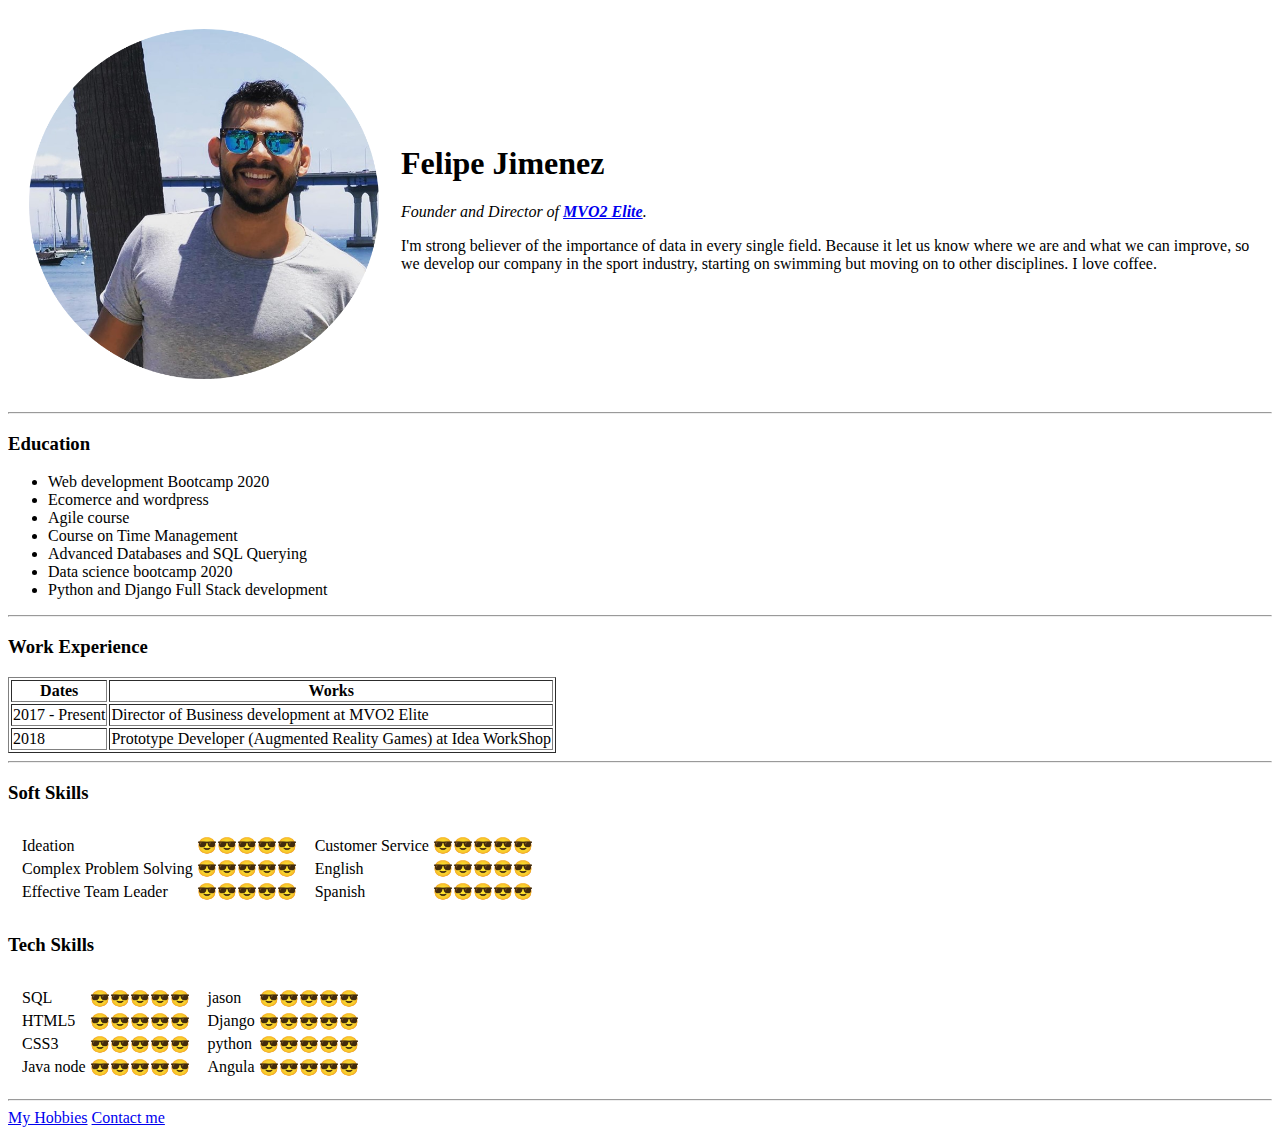
==== index.html @ ef1c93bd "Add inicial CV website Files" ====
<!DOCTYPE html>
<html lang="en" dir="ltr">

<head>
  <meta charset="utf-8">
  <title>Felipe's Personal Site</title>
</head>

<body>

  <table cellspacing="20">
    <tr>
      <td> <img src="images/feli-circle.png" alt="Un mae guapo" height="350"></td>
      <td>
        <h1>Felipe Jimenez</h1>
        <p><em>Founder and Director of <a href="https://mvo2elite.com/"><strong>MVO2 Elite</strong></a>.</em></p>
        <p>I'm strong believer of the importance of data in every single field. Because it let us know where we are and what we can improve, so we develop our company in the sport industry, starting on swimming but moving on to other
          disciplines. I love coffee.</p>
      </td>
    </tr>
  </table>
  <hr>
  <h3>Education</h3>
  <ul>
    <li>Web development Bootcamp 2020</li>
    <li>Ecomerce and wordpress</li>
    <li>Agile course</li>
    <li>Course on Time Management</li>
    <li>Advanced Databases and SQL Querying</li>
    <li>Data science bootcamp 2020</li>
    <li>Python and Django Full Stack development</li>
  </ul>
  <hr>
  <h3>Work Experience</h3>
  <table border="1">
    <thead>
      <tr>
        <th>Dates</th>
        <th>Works</th>
      </tr>
    </thead>
    <tbody>
      <tr>
        <td>2017 - Present</td>
        <td>Director of Business development at MVO2 Elite</td>
      </tr>
      <tr>
        <td>2018</td>
        <td>Prototype Developer (Augmented Reality Games) at Idea WorkShop</td>
      </tr>
    </tbody>
    <tfoot>

    </tfoot>

  </table>
  <hr>
  <h3>Soft Skills</h3>
  <table cellspacing="10">
    <tr>
      <td>
        <table>
          <tr>
            <td>Ideation</td>
            <td> 😎😎😎😎😎</td>
          </tr>

          <tr>
            <td>Complex Problem Solving</td>
            <td>😎😎😎😎😎</td>
          </tr>

          <tr>
            <td>Effective Team Leader</td>
            <td>😎😎😎😎😎</td>
          </tr>

        </table>
      </td>
      <td>
        <table>
          <tr>
            <td>Customer Service</td>
            <td>😎😎😎😎😎</td>
          </tr>

          <tr>
            <td>English</td>
            <td>😎😎😎😎😎</td>
          </tr>

          <tr>
            <td>Spanish</td>
            <td>😎😎😎😎😎</td>
          </tr>
        </table>
      </td>
    </tr>

  </table>
  <h3>Tech Skills</h3>
  <table cellspacing="10">
    <tr>
      <td>
        <table>
          <tr>
            <td>SQL</td>
            <td>😎😎😎😎😎</td>
          </tr>

          <tr>
            <td>HTML5</td>
            <td>😎😎😎😎😎</td>
          </tr>
          <tr>
            <td>CSS3</td>
            <td>😎😎😎😎😎</td>
          </tr>

    <tr>
      <td>Java node</td>
      <td>😎😎😎😎😎</td>
    </tr>

  </table>
</td>
<td>
  <table>


    <tr>
      <td>jason</td>
      <td>😎😎😎😎😎</td>
    </tr>

    <tr>
      <td>Django</td>
      <td>😎😎😎😎😎</td>
    </tr>
    <tr>
      <td>python</td>
      <td>😎😎😎😎😎</td>
    </tr>

    <tr>
      <td>Angula</td>
      <td>😎😎😎😎😎</td>
    </tr>
    </table>
    </td>
  </tr>
  </table>
  <hr>
  <a href="hobbies.html">My Hobbies</a>
  <a href="contact.html">Contact me</a>
</body>

</html>
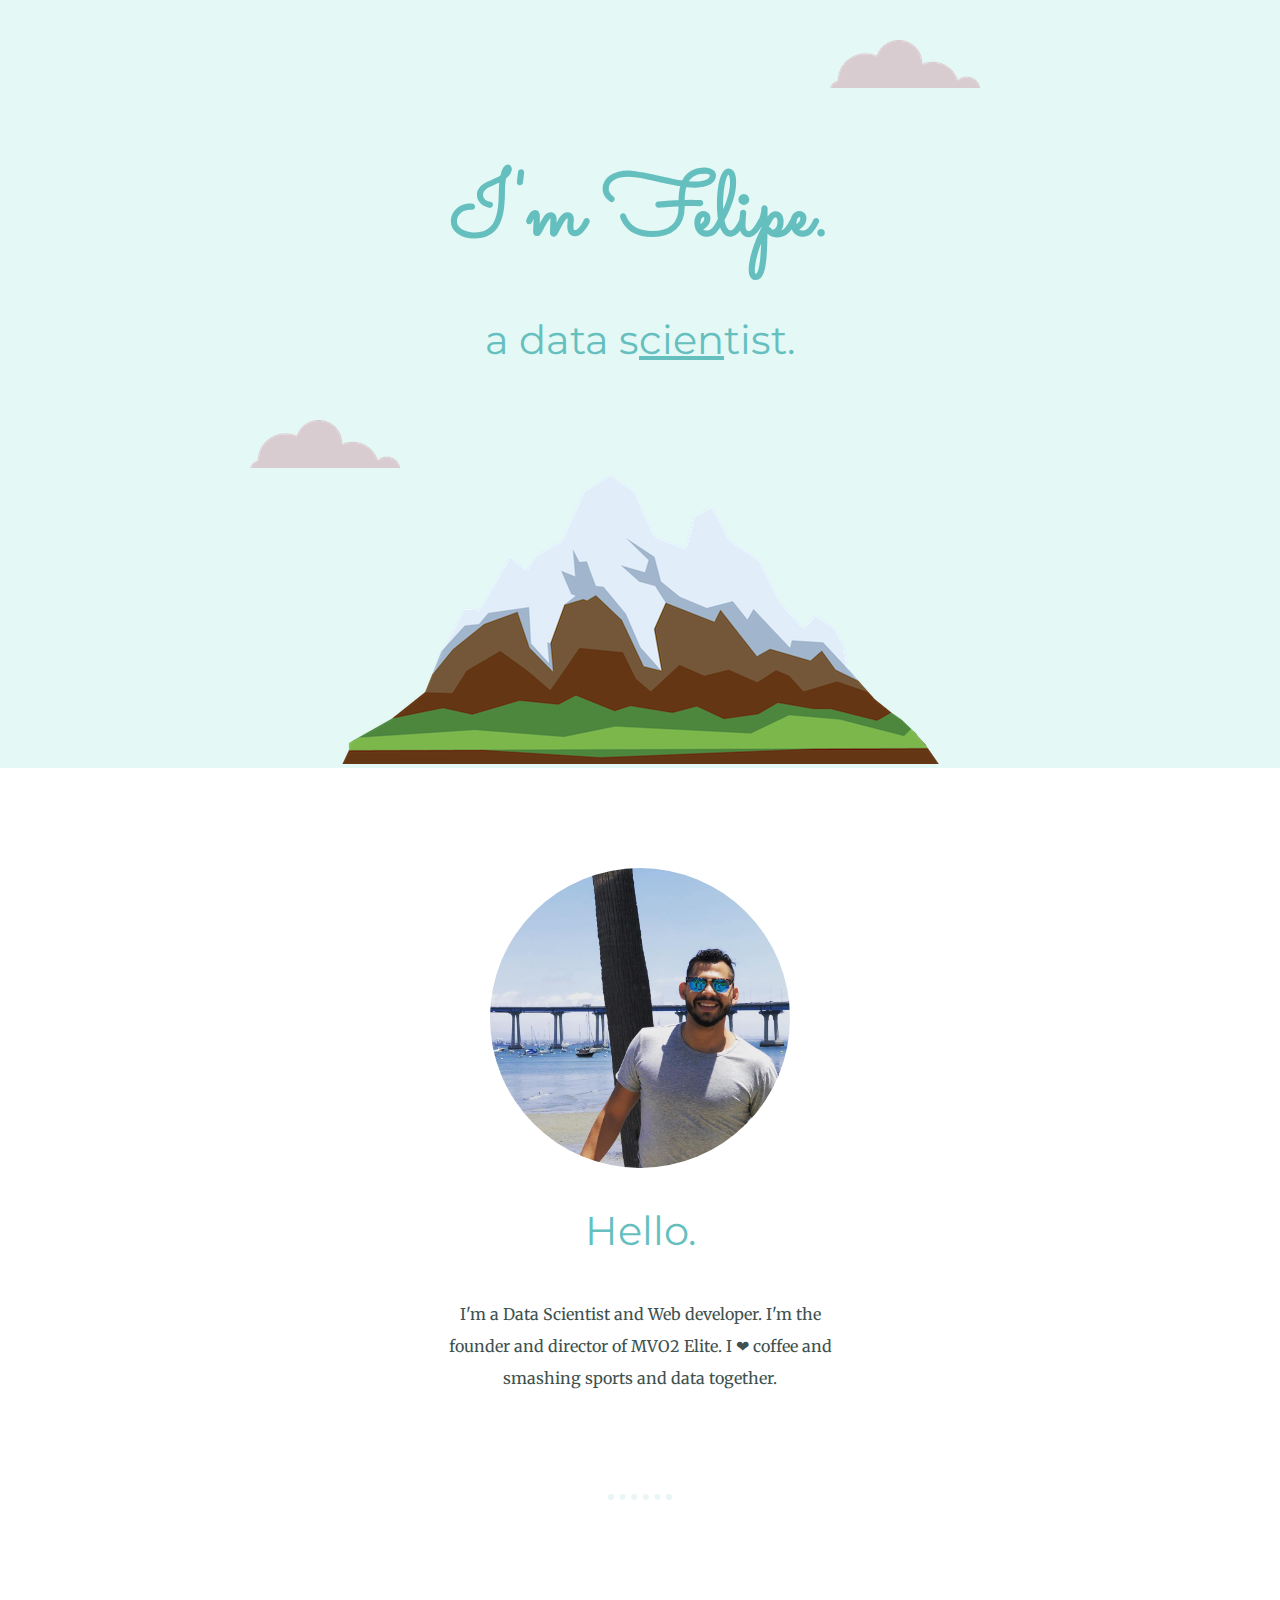
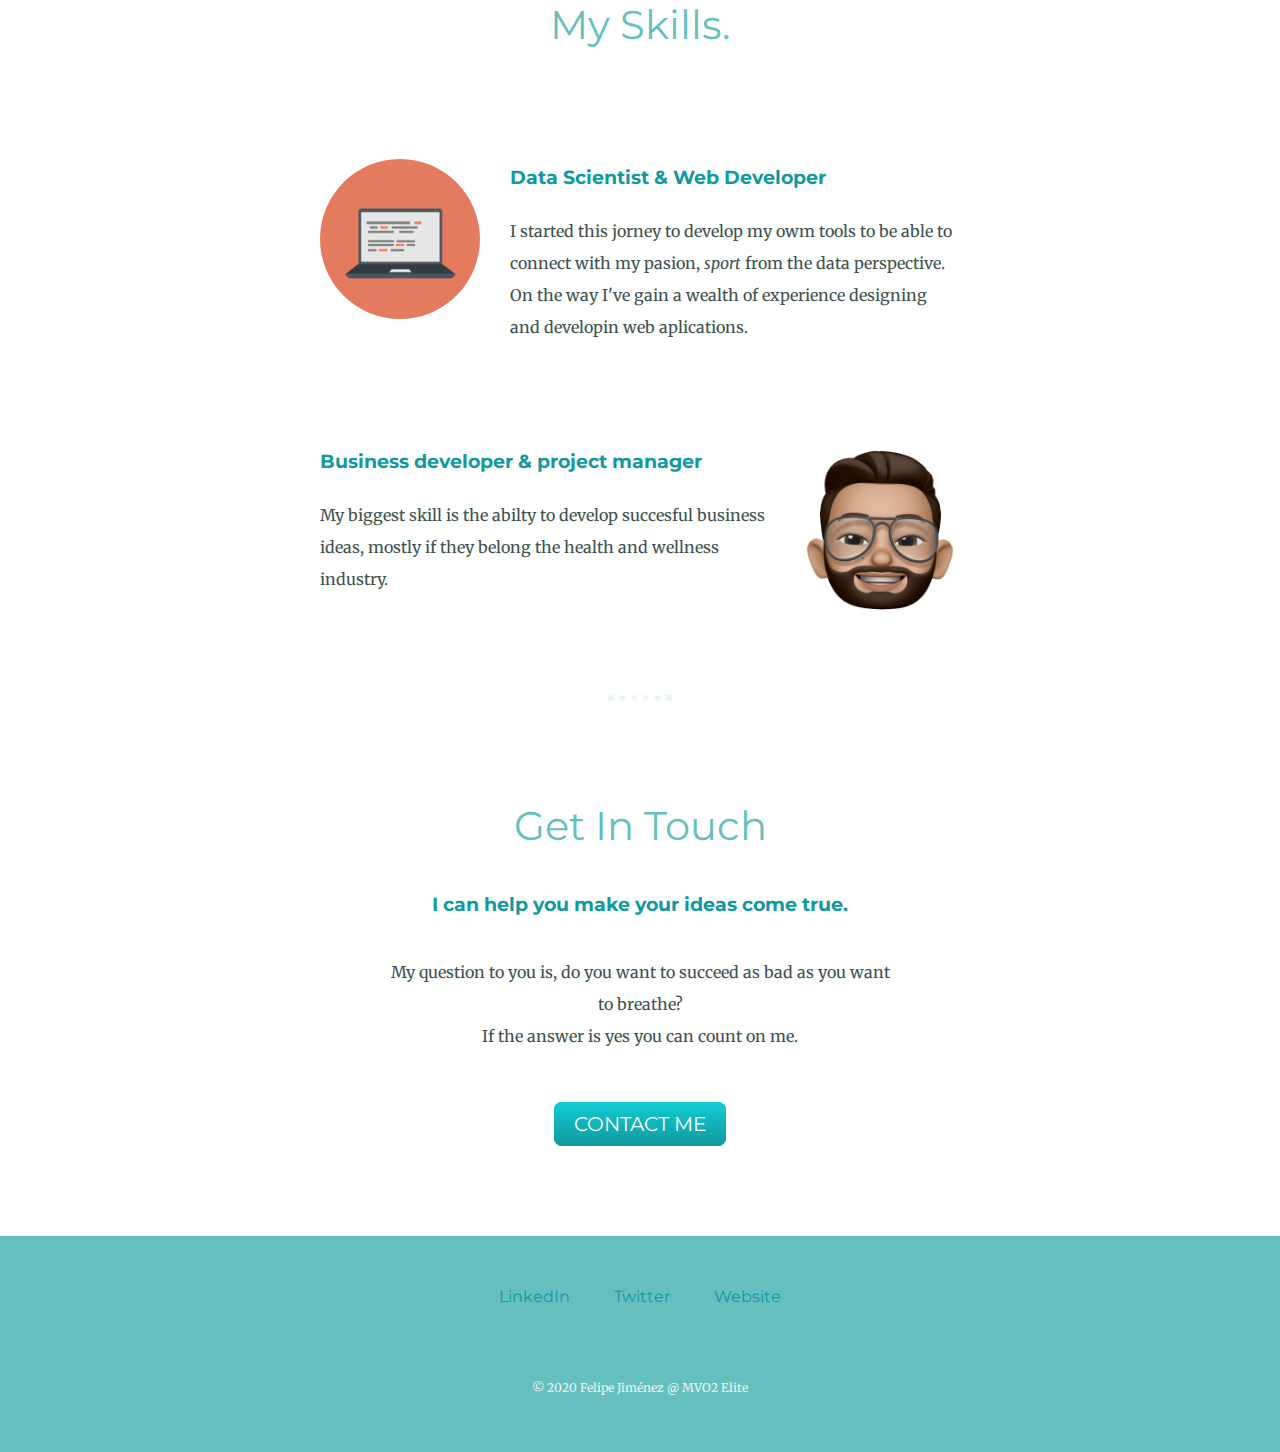
==== commit 14782f87: "Add files via upload" ====
--- a/index.html
+++ b/index.html
@@ -1,158 +1,62 @@
-<!DOCTYPE html>
-<html lang="en" dir="ltr">
-
-<head>
-  <meta charset="utf-8">
-  <title>Felipe's Personal Site</title>
-</head>
-
-<body>
-
-  <table cellspacing="20">
-    <tr>
-      <td> <img src="images/feli-circle.png" alt="Un mae guapo" height="350"></td>
-      <td>
-        <h1>Felipe Jimenez</h1>
-        <p><em>Founder and Director of <a href="https://mvo2elite.com/"><strong>MVO2 Elite</strong></a>.</em></p>
-        <p>I'm strong believer of the importance of data in every single field. Because it let us know where we are and what we can improve, so we develop our company in the sport industry, starting on swimming but moving on to other
-          disciplines. I love coffee.</p>
-      </td>
-    </tr>
-  </table>
-  <hr>
-  <h3>Education</h3>
-  <ul>
-    <li>Web development Bootcamp 2020</li>
-    <li>Ecomerce and wordpress</li>
-    <li>Agile course</li>
-    <li>Course on Time Management</li>
-    <li>Advanced Databases and SQL Querying</li>
-    <li>Data science bootcamp 2020</li>
-    <li>Python and Django Full Stack development</li>
-  </ul>
-  <hr>
-  <h3>Work Experience</h3>
-  <table border="1">
-    <thead>
-      <tr>
-        <th>Dates</th>
-        <th>Works</th>
-      </tr>
-    </thead>
-    <tbody>
-      <tr>
-        <td>2017 - Present</td>
-        <td>Director of Business development at MVO2 Elite</td>
-      </tr>
-      <tr>
-        <td>2018</td>
-        <td>Prototype Developer (Augmented Reality Games) at Idea WorkShop</td>
-      </tr>
-    </tbody>
-    <tfoot>
-
-    </tfoot>
-
-  </table>
-  <hr>
-  <h3>Soft Skills</h3>
-  <table cellspacing="10">
-    <tr>
-      <td>
-        <table>
-          <tr>
-            <td>Ideation</td>
-            <td> 😎😎😎😎😎</td>
-          </tr>
-
-          <tr>
-            <td>Complex Problem Solving</td>
-            <td>😎😎😎😎😎</td>
-          </tr>
-
-          <tr>
-            <td>Effective Team Leader</td>
-            <td>😎😎😎😎😎</td>
-          </tr>
-
-        </table>
-      </td>
-      <td>
-        <table>
-          <tr>
-            <td>Customer Service</td>
-            <td>😎😎😎😎😎</td>
-          </tr>
-
-          <tr>
-            <td>English</td>
-            <td>😎😎😎😎😎</td>
-          </tr>
-
-          <tr>
-            <td>Spanish</td>
-            <td>😎😎😎😎😎</td>
-          </tr>
-        </table>
-      </td>
-    </tr>
-
-  </table>
-  <h3>Tech Skills</h3>
-  <table cellspacing="10">
-    <tr>
-      <td>
-        <table>
-          <tr>
-            <td>SQL</td>
-            <td>😎😎😎😎😎</td>
-          </tr>
-
-          <tr>
-            <td>HTML5</td>
-            <td>😎😎😎😎😎</td>
-          </tr>
-          <tr>
-            <td>CSS3</td>
-            <td>😎😎😎😎😎</td>
-          </tr>
-
-    <tr>
-      <td>Java node</td>
-      <td>😎😎😎😎😎</td>
-    </tr>
-
-  </table>
-</td>
-<td>
-  <table>
-
-
-    <tr>
-      <td>jason</td>
-      <td>😎😎😎😎😎</td>
-    </tr>
-
-    <tr>
-      <td>Django</td>
-      <td>😎😎😎😎😎</td>
-    </tr>
-    <tr>
-      <td>python</td>
-      <td>😎😎😎😎😎</td>
-    </tr>
-
-    <tr>
-      <td>Angula</td>
-      <td>😎😎😎😎😎</td>
-    </tr>
-    </table>
-    </td>
-  </tr>
-  </table>
-  <hr>
-  <a href="hobbies.html">My Hobbies</a>
-  <a href="contact.html">Contact me</a>
-</body>
-
-</html>
+<!DOCTYPE html>
+<html lang="en" dir="ltr">
+
+<head>
+  <meta charset="utf-8">
+  <title>Felipe Jiménez</title>
+  <link rel="stylesheet" href="css/styles.css">
+  <link rel="icon" href="favicon.ico">
+  <link href="https://fonts.googleapis.com/css?family=Merriweather|Montserrat|Sacramento&display=swap" rel="stylesheet">
+
+</head>
+
+<body>
+  <div class="top-container">
+    <img class="top-cloud" src="images/cloud.png" alt="cloud-img">
+    <h1>I'm Felipe.</h1>
+    <h2 class="subtitle">a data s<span class="cien">cien</span>tist.</h2>
+    <img class="bottom-cloud" src="images/cloud.png" alt="cloud-img">
+    <img src="images/mountain.png" alt="mountain-img">
+  </div>
+
+  <div class="middle-container">
+    <div class="profile">
+      <img class="personal_pic" src="images/feli.jpg" alt="un-mae-guapo">
+      <h2>Hello.</h2>
+      <p class="my-short-description">I'm a Data Scientist and Web developer. I'm the founder and director of MVO2 Elite. I ❤ coffee and smashing sports and data together.</p>
+    </div>
+    <hr>
+    <div class="skills">
+      <h2>My Skills.</h2>
+      <div class="skill-row">
+        <img class="image1" src="images/computer.png" alt="pc-image">
+        <h3>Data Scientist & Web Developer</h3>
+        <p>I started this jorney to develop my owm tools to be able to connect with my pasion, <em>sport</em> from the data perspective. On the way I've gain a wealth of experience designing and developin web aplications.</p>
+      </div>
+      <div class="skill-row">
+        <img class="image2" src="images\Feli_sonriente.png" alt="un-mae-guapo">
+        <h3>Business developer & project manager</h3>
+        <p>My biggest skill is the abilty to develop succesful business ideas, mostly if they belong the health and wellness industry.</p>
+      </div>
+    </div>
+    <hr>
+    <div class="contact-me">
+      <h2>Get In Touch</h2>
+      <h3>I can help you make your ideas come true.</h3>
+      <p class="only-question">My question to you is, do you want to succeed as bad as you want to breathe?<br/>
+      If the answer is yes you can count on me.</p>
+      <a class="btn" href="mailto:fjimenez94@hotmail.com">CONTACT ME</a>
+  </div>
+</div>
+
+
+
+  <div class="bottom-container">
+        <a class="footer-link" href="www.linkedin.com/in/felipe-jimenez-jimenez-013689190/">LinkedIn</a>
+        <a class="footer-link" href="https://twitter.com/">Twitter</a>
+        <a class="footer-link" href="https://mvo2elite.com/">Website</a>
+        <p class="copyright">© 2020 Felipe Jiménez @ MVO2 Elite</p>
+    </div>
+</body>
+
+</html>
--- a/css/styles.css
+++ b/css/styles.css
@@ -0,0 +1,159 @@
+body {
+  color: #40514E;
+  margin: 0;
+  text-align: center;
+  font-family: 'Merriweather', serif;
+}
+
+h1 {
+  color: #66BFBF;
+  font-size: 5.625rem;
+  margin: 50px auto 0 auto;
+  font-family: 'Sacramento', cursive;
+}
+
+h2 {
+  color: #66BFBF;
+  font-family: 'Montserrat', sans-serif;
+  font-size: 2.5rem;
+  font-weight: normal;
+  padding-bottom: 10px;
+
+}
+
+h3 {
+  color: #11999E;
+  font-family: 'Montserrat', sans-serif;
+}
+
+a {
+  font-family: 'Montserrat', sans-serif;
+  color: #11999E;
+  margin: 10px 20px;
+  text-decoration: none;
+}
+a:hover {
+  color: #EAF6F6;
+}
+
+p {
+  line-height: 2;
+}
+
+hr {
+  border: dotted #EAF6F6 6px;
+  border-bottom: none;
+  width: 4%;
+  margin: 100px auto;
+}
+
+.subtitle {
+  font-weight: normal;
+}
+
+.my-short-description {
+  width: 30%;
+  margin: auto;
+}
+
+.personal_pic {
+  border-radius: 100%;
+  width: 300px;
+}
+
+.image1 {
+  border-radius: 100%;
+  width: 25%;
+  float: left;
+  margin-right: 30px;
+}
+
+.image2 {
+  border-radius: 100%;
+  width: 25%;
+  float: right;
+  margin-left: 30px;
+}
+
+.top-container {
+  background-color: #e4f9f5;
+  padding-top: 100px;
+  position: relative;
+}
+
+.middle-container {
+  margin: 100px 0;
+}
+
+.bottom-container {
+  background-color: #66BFBF;
+  padding: 50px 0 20px;
+}
+
+.cien {
+  text-decoration: underline;
+}
+
+.bottom-cloud {
+  position: absolute;
+  right: 300px;
+  top: 40px;
+}
+
+.top-cloud {
+  position: absolute;
+  left: 250px;
+  bottom: 300px;
+}
+
+.skill-row {
+  width: 50%;
+  margin: 100px auto 100px auto;
+  text-align: left;
+  line-height: 2;
+}
+
+.btn {
+  margin: 100px auto 100px auto;
+  background: #11cdd4;
+  background-image: -webkit-gradient(top, #11cdd4, #11999e);
+  background-image: -webkit-linear-gradient(top, #11cdd4, #11999e);
+  background-image: -moz-linear-gradient(top, #11cdd4, #11999e);
+  background-image: -ms-linear-gradient(top, #11cdd4, #11999e);
+  background-image: -o-linear-gradient(top, #11cdd4, #11999e);
+  background-image: linear-gradient(to bottom, #11cdd4, #11999e);
+  -webkit-border-radius: 8;
+  -moz-border-radius: 8;
+  border-radius: 8px;
+  font-family: 'Montserrat', sans-serif;
+  color: #ffffff;
+  font-size: 20px;
+  padding: 10px 20px 10px 20px;
+  text-decoration: none;
+}
+
+.btn:hover {
+  background: #30e3cb;
+  background-image: -webkit-gradient(top, #30e3cb, #2bc4ad);
+  background-image: -webkit-linear-gradient(top, #30e3cb, #2bc4ad);
+  background-image: -moz-linear-gradient(top, #30e3cb, #2bc4ad);
+  background-image: -ms-linear-gradient(top, #30e3cb, #2bc4ad);
+  background-image: -o-linear-gradient(top, #30e3cb, #2bc4ad);
+  background-image: linear-gradient(to bottom, #30e3cb, #2bc4ad);
+  text-decoration: none;
+}
+
+.only-question {
+  width: 40%;
+  margin: 40px auto 60px;
+}
+
+
+
+
+.copyright {
+  margin-top: 50px;
+  color: #EAF6F6;
+  font-size: 0.75rem;
+  padding: 20px 0;
+}
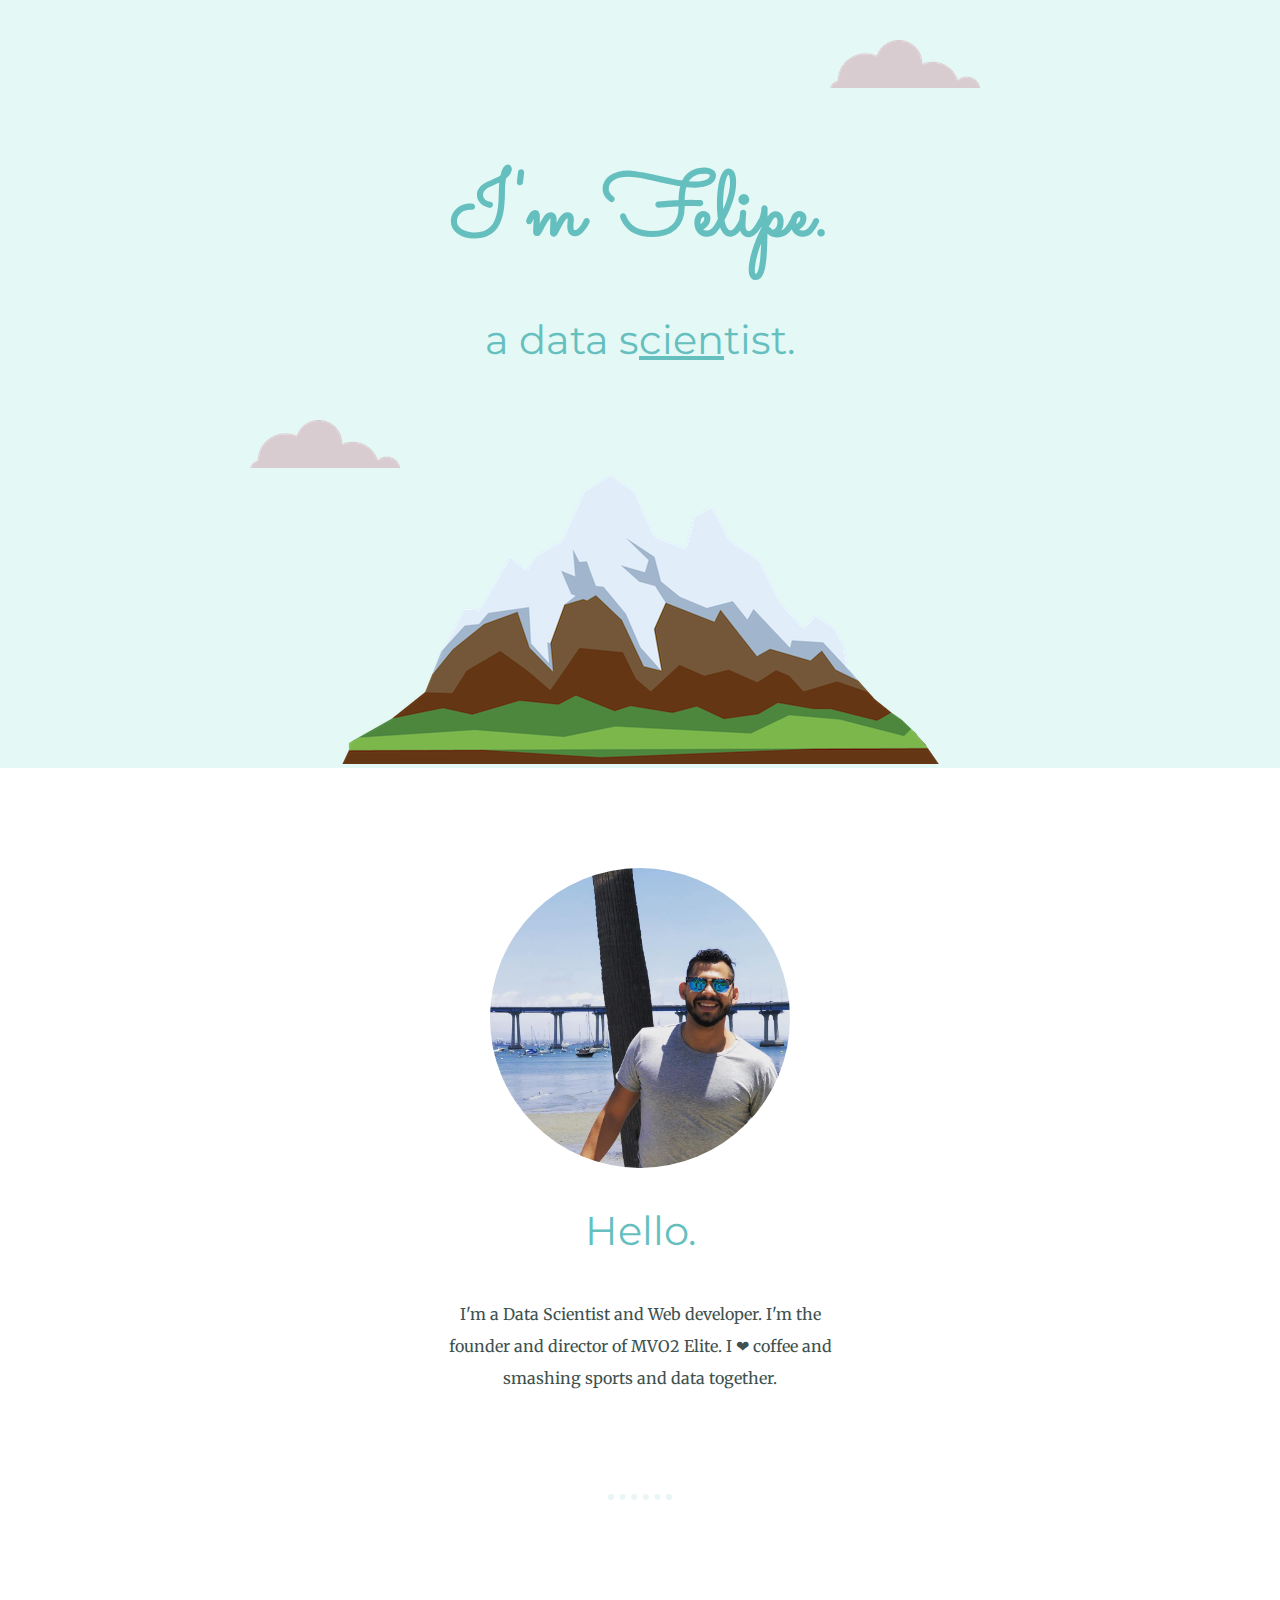
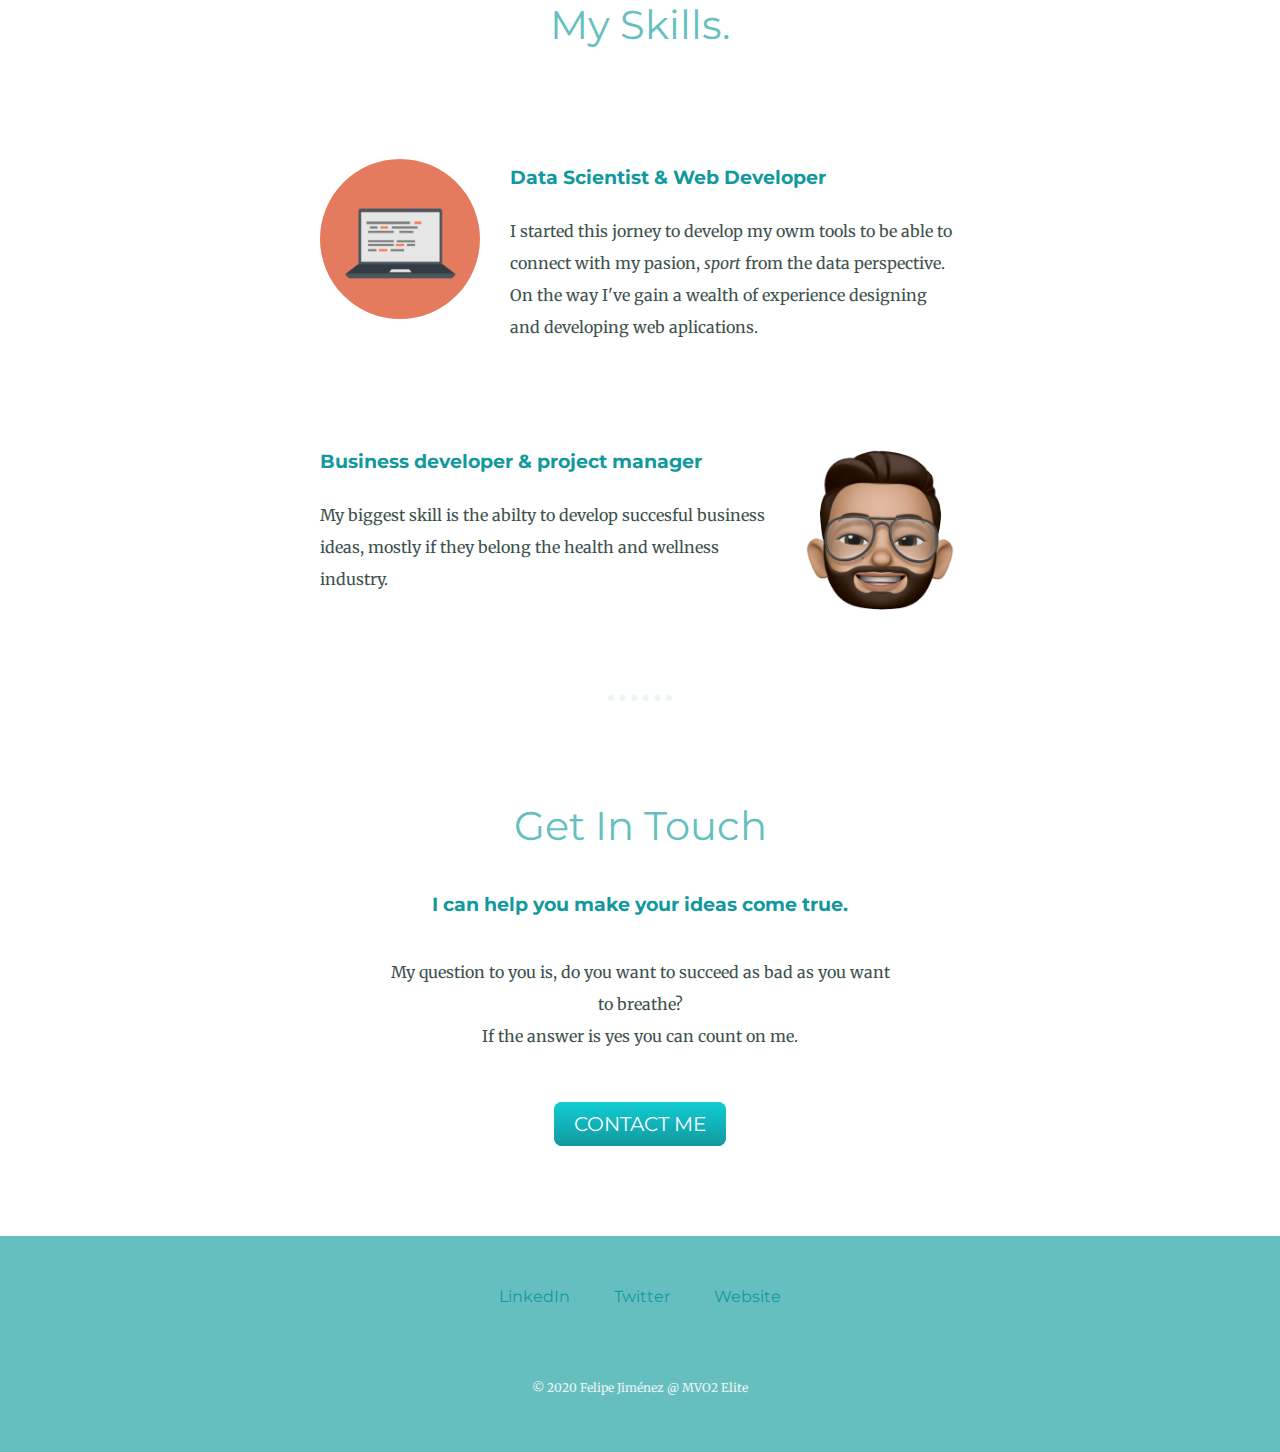
==== commit b141c81d: "Add files via upload" ====
--- a/index.html
+++ b/index.html
@@ -31,7 +31,7 @@
       <div class="skill-row">
         <img class="image1" src="images/computer.png" alt="pc-image">
         <h3>Data Scientist & Web Developer</h3>
-        <p>I started this jorney to develop my owm tools to be able to connect with my pasion, <em>sport</em> from the data perspective. On the way I've gain a wealth of experience designing and developin web aplications.</p>
+        <p>I started this jorney to develop my owm tools to be able to connect with my pasion, <em>sport</em> from the data perspective. On the way I've gain a wealth of experience designing and developing web aplications.</p>
       </div>
       <div class="skill-row">
         <img class="image2" src="images\Feli_sonriente.png" alt="un-mae-guapo">
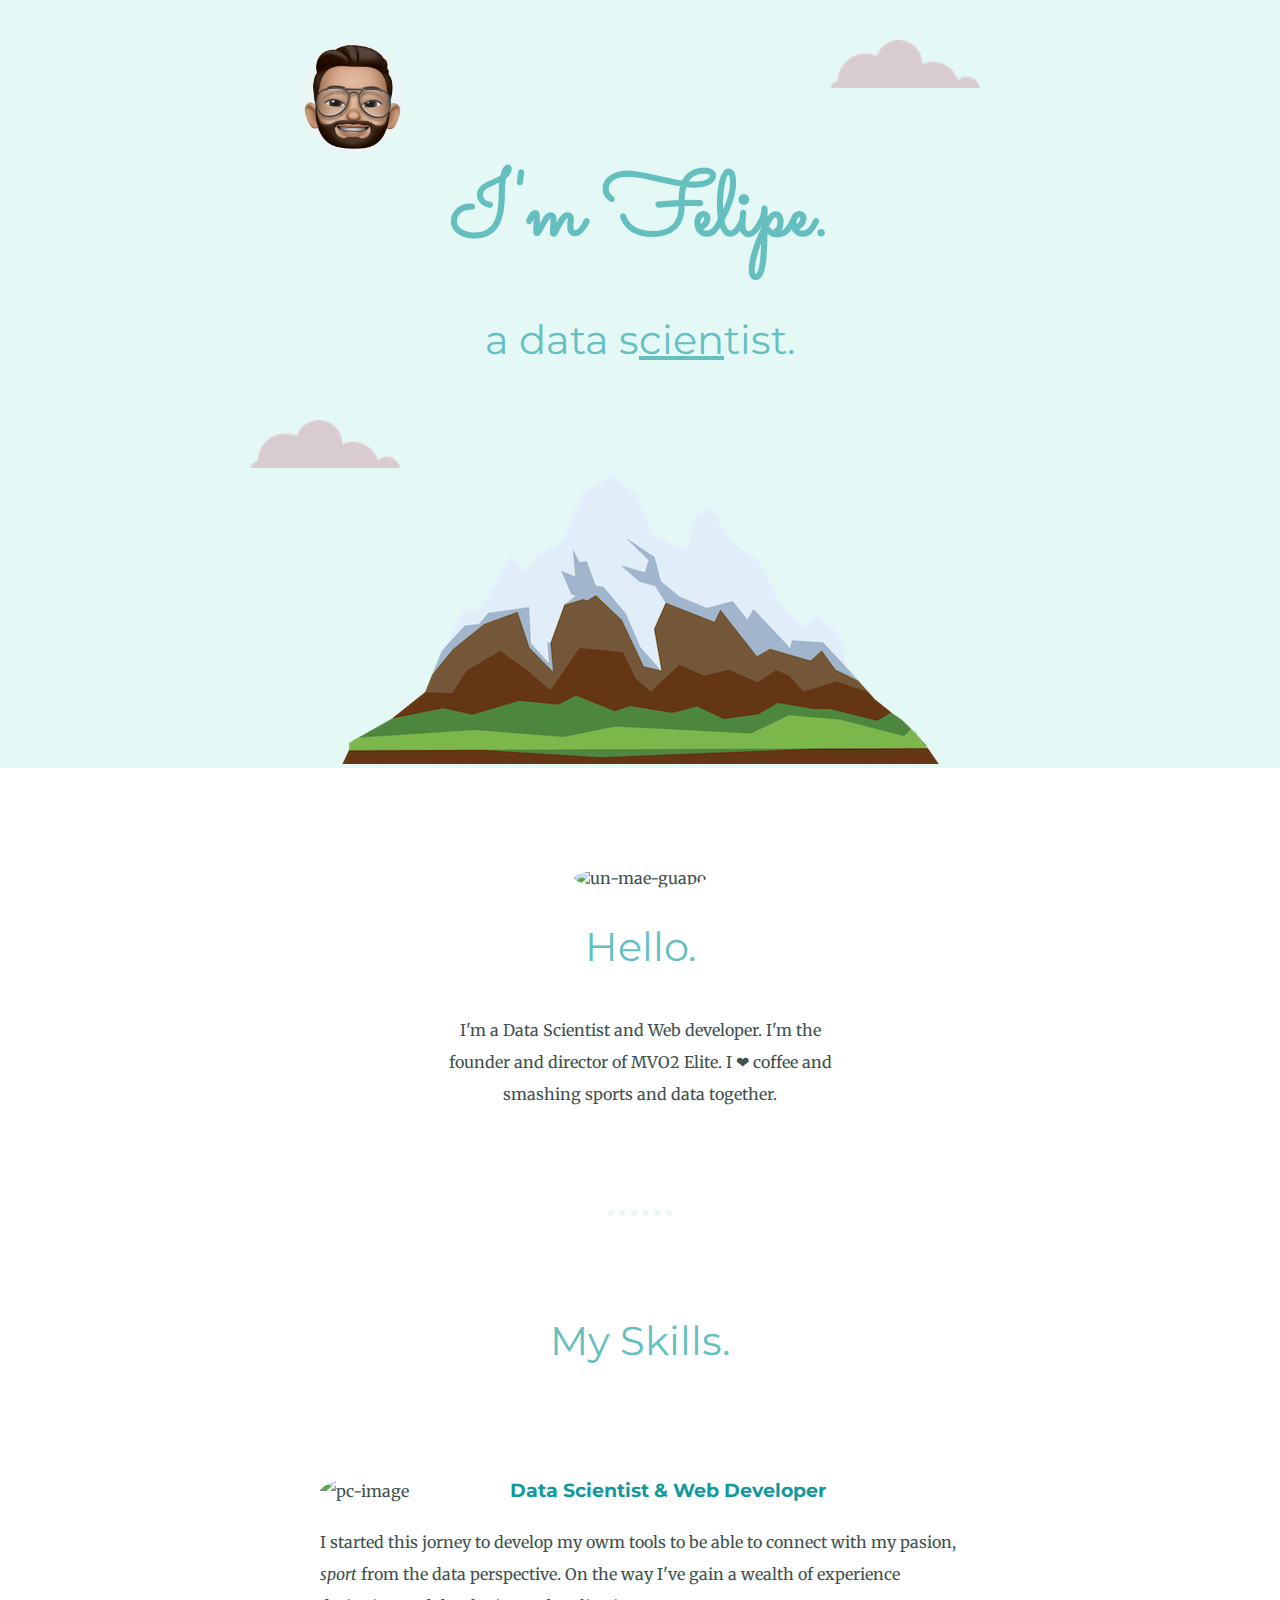
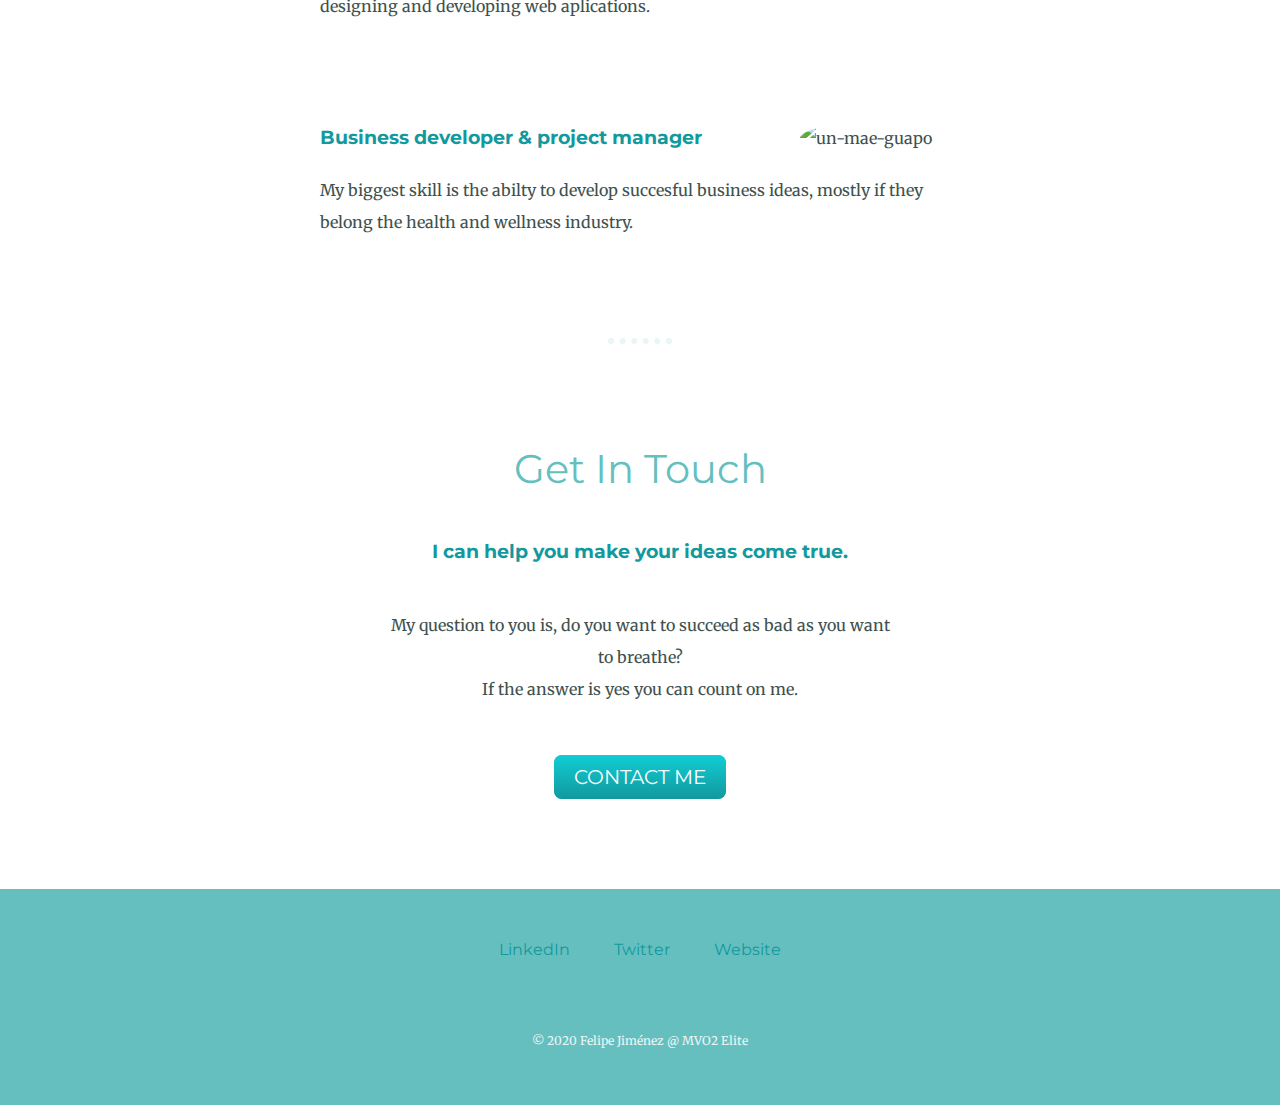
==== commit 7cf03e4e: "Add files via upload" ====
--- a/index.html
+++ b/index.html
@@ -12,6 +12,8 @@
 
 <body>
   <div class="top-container">
+
+    <img class="feli-arriba" src="images/Feli_sonriente.png" alt="cloud-img">
     <img class="top-cloud" src="images/cloud.png" alt="cloud-img">
     <h1>I'm Felipe.</h1>
     <h2 class="subtitle">a data s<span class="cien">cien</span>tist.</h2>
@@ -21,7 +23,7 @@
 
   <div class="middle-container">
     <div class="profile">
-      <img class="personal_pic" src="images/feli.jpg" alt="un-mae-guapo">
+      <img class="personal_pic" src="images/1.png" alt="un-mae-guapo">
       <h2>Hello.</h2>
       <p class="my-short-description">I'm a Data Scientist and Web developer. I'm the founder and director of MVO2 Elite. I ❤ coffee and smashing sports and data together.</p>
     </div>
@@ -29,12 +31,12 @@
     <div class="skills">
       <h2>My Skills.</h2>
       <div class="skill-row">
-        <img class="image1" src="images/computer.png" alt="pc-image">
+        <img class="image1" src="images/2.png" alt="pc-image">
         <h3>Data Scientist & Web Developer</h3>
         <p>I started this jorney to develop my owm tools to be able to connect with my pasion, <em>sport</em> from the data perspective. On the way I've gain a wealth of experience designing and developing web aplications.</p>
       </div>
       <div class="skill-row">
-        <img class="image2" src="images\Feli_sonriente.png" alt="un-mae-guapo">
+        <img class="image2" src="images\3.png" alt="un-mae-guapo">
         <h3>Business developer & project manager</h3>
         <p>My biggest skill is the abilty to develop succesful business ideas, mostly if they belong the health and wellness industry.</p>
       </div>
--- a/css/styles.css
+++ b/css/styles.css
@@ -23,7 +23,8 @@
 
 h3 {
   color: #11999E;
-  font-family: 'Montserrat', sans-serif;
+  font-family: 'Montserrat', sans-serif;
+  line-height: 1.75;
 }
 
 a {
@@ -106,6 +107,16 @@
   bottom: 300px;
 }
 
+.feli-arriba {
+  height: 15%;
+  border-radius: 100%;
+  background-color: #EAF6F6;
+  position: absolute;
+  left: 300px;
+  top: 40px;
+
+}
+
 .skill-row {
   width: 50%;
   margin: 100px auto 100px auto;
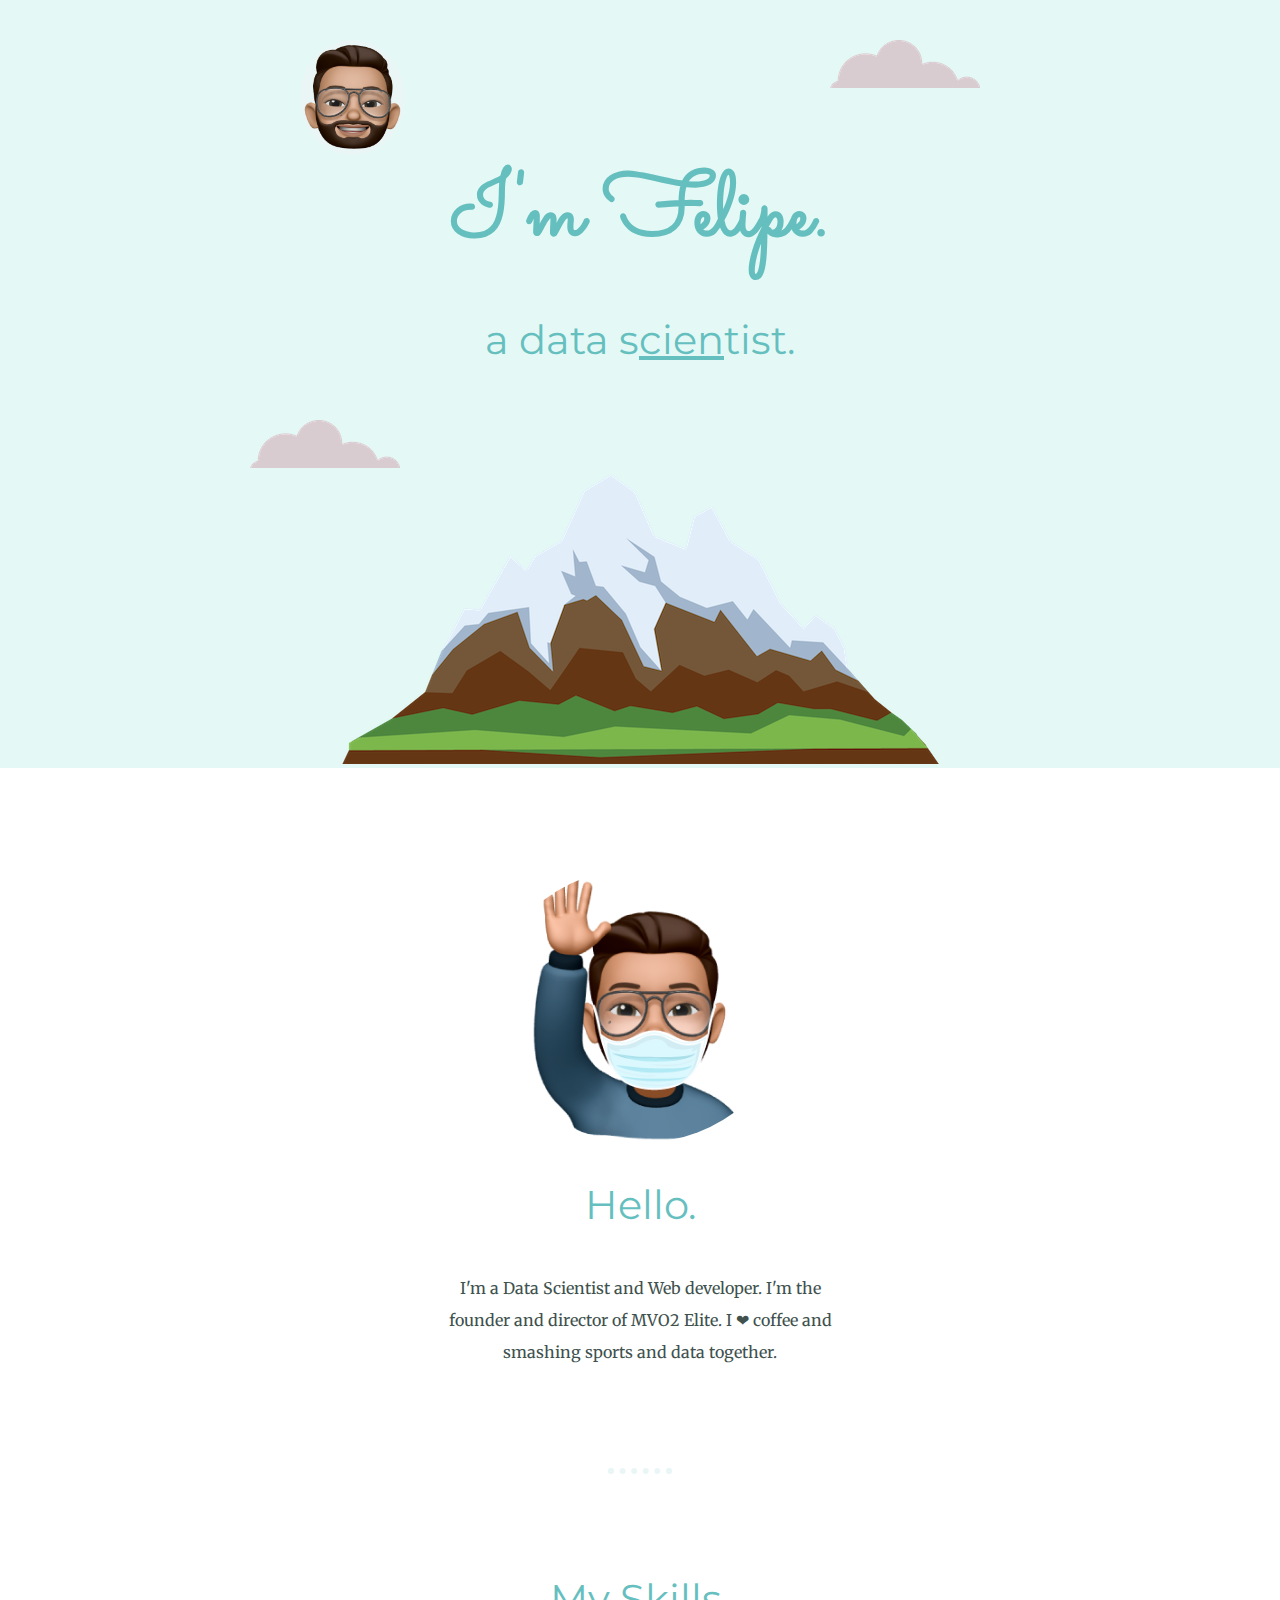
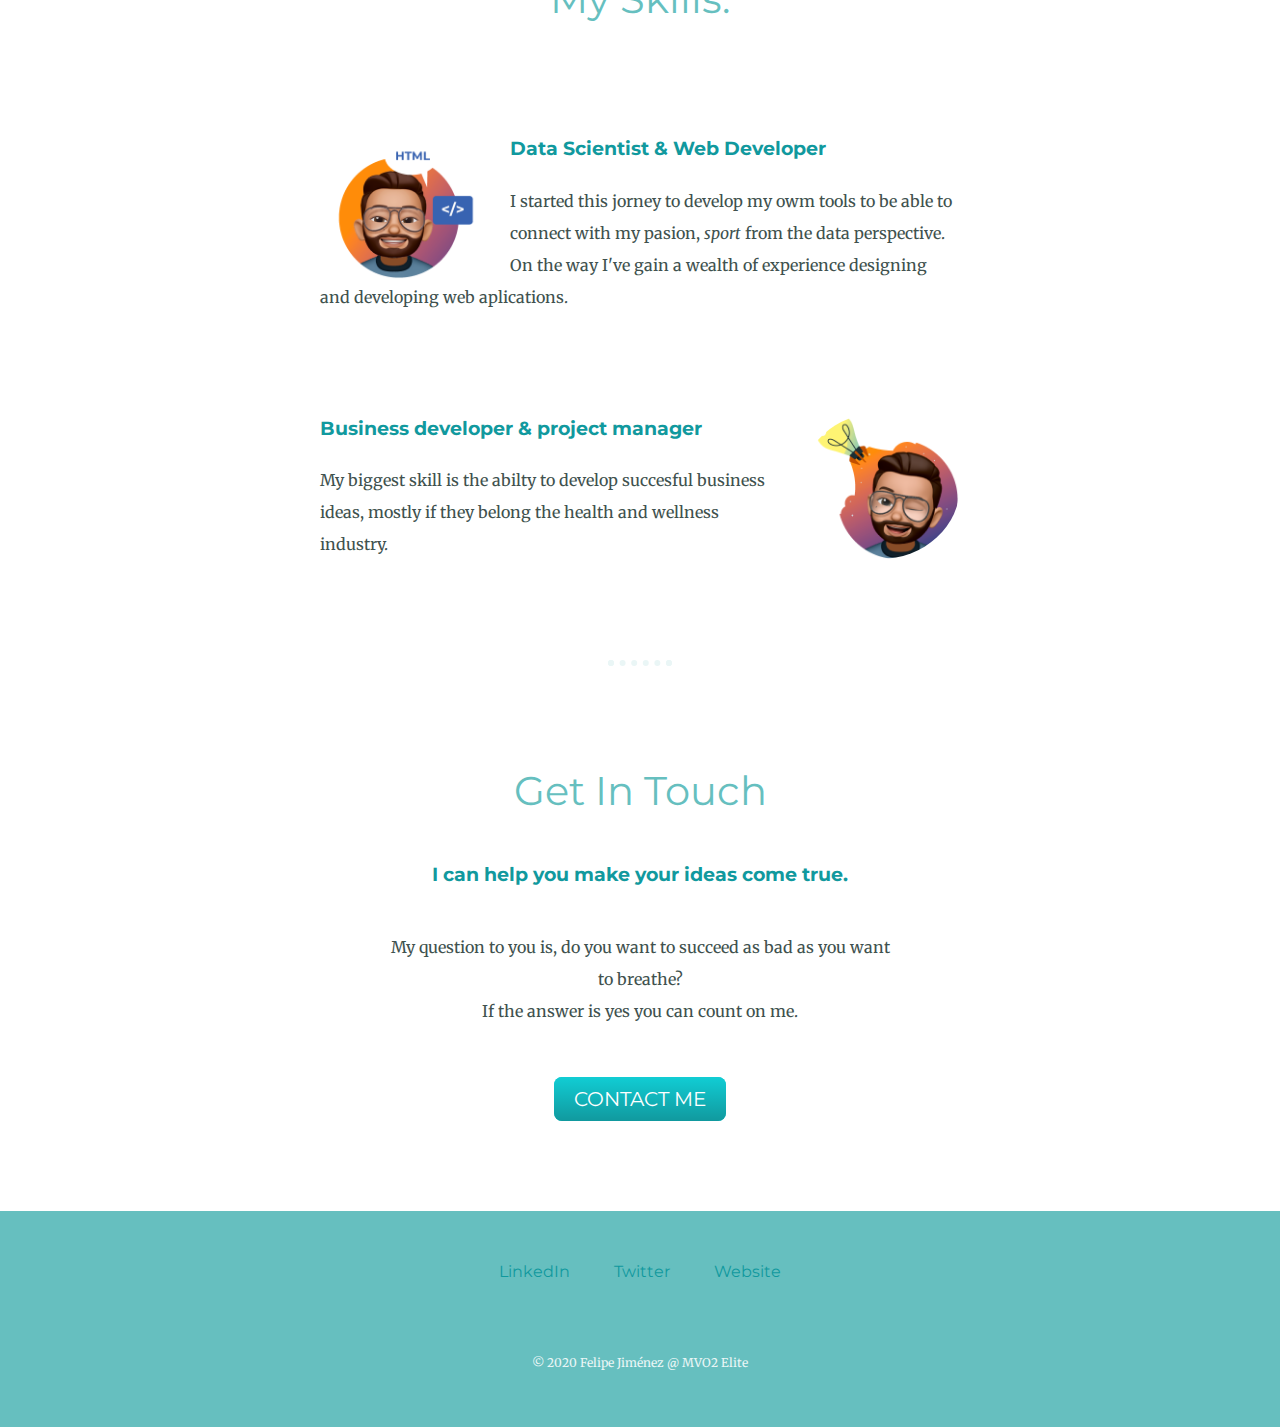
==== commit 48f9da68: "Add files via upload" ====
--- a/index.html
+++ b/index.html
@@ -36,7 +36,7 @@
         <p>I started this jorney to develop my owm tools to be able to connect with my pasion, <em>sport</em> from the data perspective. On the way I've gain a wealth of experience designing and developing web aplications.</p>
       </div>
       <div class="skill-row">
-        <img class="image2" src="images\3.png" alt="un-mae-guapo">
+        <img class="image2" src="images/3.png" alt="un-mae-guapo">
         <h3>Business developer & project manager</h3>
         <p>My biggest skill is the abilty to develop succesful business ideas, mostly if they belong the health and wellness industry.</p>
       </div>
